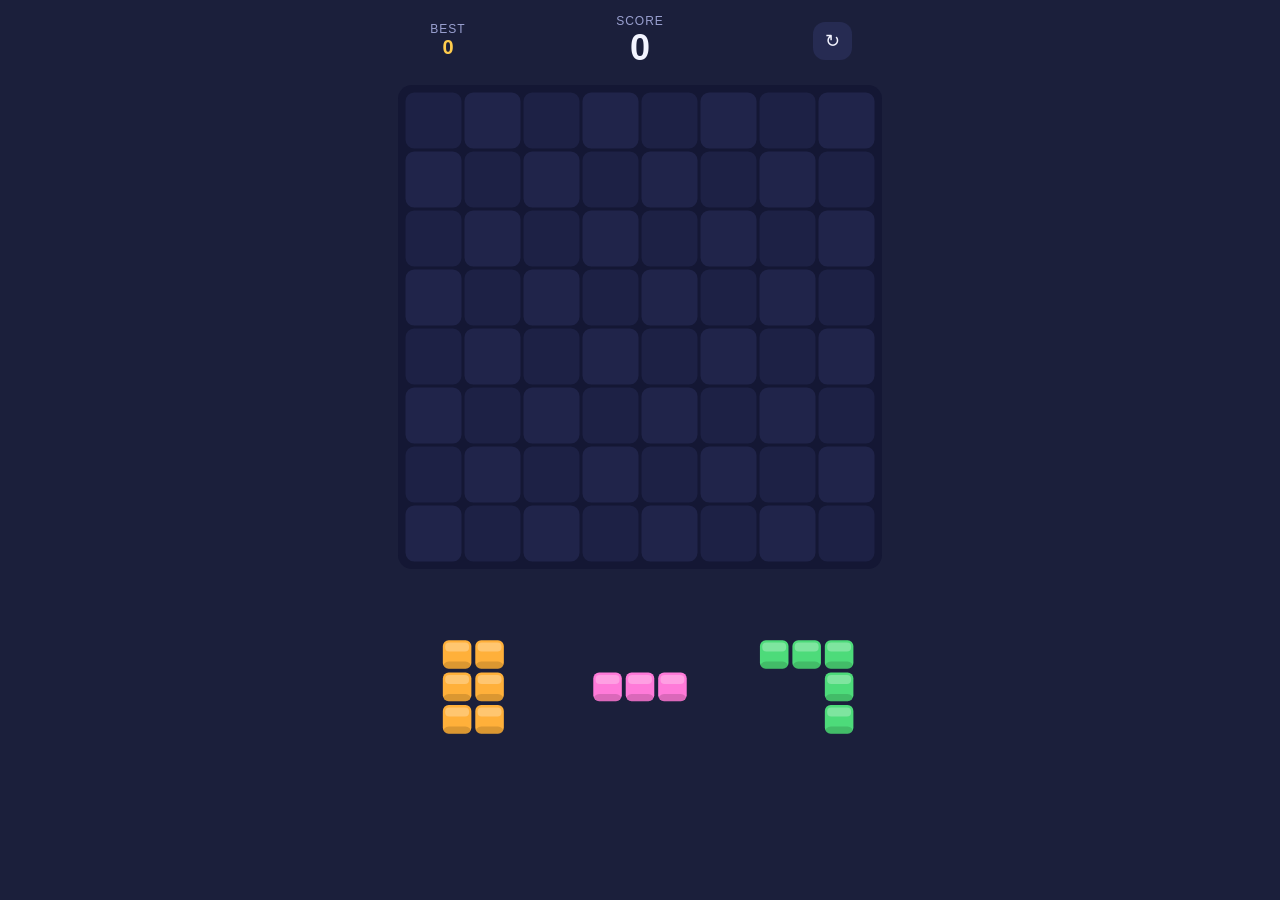
==== block-puzzle/index.html @ accf4b3a "Add files via upload" ====
<!DOCTYPE html>
<html lang="zh">
<head>
<meta charset="utf-8">
<meta name="viewport" content="width=device-width,initial-scale=1,maximum-scale=1,user-scalable=no,viewport-fit=cover">
<meta name="apple-mobile-web-app-capable" content="yes">
<meta name="mobile-web-app-capable" content="yes">
<meta name="apple-mobile-web-app-status-bar-style" content="black-translucent">
<meta name="theme-color" content="#1b1f3b">
<title>Block Puzzle</title>
<style>
  :root{--bg:#1b1f3b;--panel:#262b52;--text:#f3f4ff;--muted:#9aa0d0;--accent:#ffcc4d}
  *{box-sizing:border-box;-webkit-tap-highlight-color:transparent;-webkit-user-select:none;user-select:none}
  html,body{margin:0;height:100%;background:var(--bg);color:var(--text);
    font-family:-apple-system,BlinkMacSystemFont,"Segoe UI",Roboto,"PingFang SC",sans-serif;overflow:hidden;overscroll-behavior:none}
  #app{display:flex;flex-direction:column;align-items:center;height:100%;
    padding:env(safe-area-inset-top) 0 env(safe-area-inset-bottom)}
  header{width:100%;max-width:500px;display:flex;justify-content:space-between;align-items:center;padding:14px 18px 6px}
  .box{display:flex;flex-direction:column;align-items:center;min-width:80px}
  .lbl{font-size:12px;letter-spacing:1px;color:var(--muted);text-transform:uppercase}
  #score{font-size:36px;font-weight:800;line-height:1.1;transition:transform .15s}
  #score.bump{transform:scale(1.18)}
  #best{font-size:20px;font-weight:700;color:var(--accent)}
  button{font:inherit;border:0;border-radius:12px;cursor:pointer}
  #restartBtn{background:var(--panel);color:var(--text);padding:8px 12px;font-size:18px}
  canvas{touch-action:none;display:block;flex:1 1 auto}
  #over{position:fixed;inset:0;display:none;align-items:center;justify-content:center;background:rgba(10,12,30,.72);backdrop-filter:blur(4px)}
  #over.show{display:flex;animation:fade .35s ease}
  .card{background:var(--panel);padding:28px 32px;border-radius:20px;text-align:center;min-width:240px;box-shadow:0 12px 40px rgba(0,0,0,.4)}
  .card h2{margin:0 0 8px;font-size:26px}
  .card .big{font-size:48px;font-weight:800;margin:6px 0}
  .card .nb{color:var(--accent);font-weight:700;height:22px}
  .card button{margin-top:16px;background:var(--accent);color:#222;padding:12px 28px;font-size:18px;font-weight:700}
  @keyframes fade{from{opacity:0}to{opacity:1}}
</style>
</head>
<body>
<div id="app">
  <header>
    <div class="box"><span class="lbl">Best</span><span id="best">0</span></div>
    <div class="box"><span class="lbl">Score</span><span id="score">0</span></div>
    <div class="box"><button id="restartBtn" aria-label="Restart">↻</button></div>
  </header>
  <canvas id="c"></canvas>
</div>
<div id="over"><div class="card">
  <h2>Game Over</h2>
  <div class="big" id="finalScore">0</div>
  <div class="nb" id="newBest"></div>
  <button id="againBtn">再玩一次 Play Again</button>
</div></div>

<script>
(() => {
const N = 8;
const COLORS = ['#ff5d73','#ffb03a','#ffe14d','#4ddb7a','#3ecbff','#5b7cff','#b36bff','#ff7ad9'];
// shape definitions as rows of strings
const RAW = [
  ['#'], ['##'], ['#','#'], ['###'], ['#','#','#'], ['####'], ['#','#','#','#'],
  ['#####'], ['#','#','#','#','#'], ['##','##'], ['###','###','###'],
  ['##','#.'], ['##','.#'], ['#.','##'], ['.#','##'],
  ['###','#..','#..'], ['###','..#','..#'], ['#..','#..','###'], ['..#','..#','###'],
  ['###','.#.'], ['.#.','###'], ['#.','##','#.'], ['.#','##','.#'],
  ['##.','.##'], ['.##','##.'], ['#.','##','.#'], ['.#','##','#.'],
  ['#..','###'], ['..#','###'], ['###','#..'], ['###','..#'],
  ['##','#.','#.'], ['##','.#','.#'], ['#.','#.','##'], ['.#','.#','##'],
  ['##','##','##'], ['###','###'],
];
const SHAPES = RAW.map(rows => {
  const cells = [];
  rows.forEach((row, r) => [...row].forEach((ch, c) => { if (ch === '#') cells.push([r, c]); }));
  return { cells, h: rows.length, w: rows[0].length };
});

const cv = document.getElementById('c'), ctx = cv.getContext('2d');
const scoreEl = document.getElementById('score'), bestEl = document.getElementById('best');
const overEl = document.getElementById('over');

let grid, tray, score, best = 0, combo, gameOver;
let placedAt;              // per-cell pop-in timestamps
let clearing = [];         // cells animating out
let floaters = [];         // floating score texts
let drag = null;           // {slot, x, y, lift}
let returning = null;      // {slot, fx, fy, t0}
let shownScore = 0;

try { best = +localStorage.getItem('bp_best') || 0; } catch (e) {}

// ---------- layout ----------
let W, H, cell, bx, by, trayY, trayH, dpr;
function layout() {
  dpr = window.devicePixelRatio || 1;
  const header = document.querySelector('header').getBoundingClientRect().height;
  const aw = Math.min(window.innerWidth, 500);
  const ah = window.innerHeight - header - 8;
  cell = Math.floor(Math.min((aw - 24) / N, ah / (N + 4.2)));
  W = aw; H = Math.floor(cell * (N + 4.2));
  cv.style.width = W + 'px'; cv.style.height = H + 'px'; cv.style.flex = 'none';
  cv.width = W * dpr; cv.height = H * dpr;
  ctx.setTransform(dpr, 0, 0, dpr, 0, 0);
  bx = Math.floor((W - cell * N) / 2); by = Math.floor(cell * 0.3);
  trayY = by + cell * N + cell * 0.4; trayH = cell * 3.4;
}
window.addEventListener('resize', layout);

// ---------- game logic ----------
function randPiece() {
  const s = SHAPES[Math.floor(Math.random() * SHAPES.length)];
  return { ...s, color: COLORS[Math.floor(Math.random() * COLORS.length)] };
}
function canPlace(p, r0, c0, g = grid) {
  for (const [r, c] of p.cells) {
    const rr = r0 + r, cc = c0 + c;
    if (rr < 0 || cc < 0 || rr >= N || cc >= N || g[rr][cc]) return false;
  }
  return true;
}
function fitsAnywhere(p) {
  for (let r = 0; r <= N - p.h; r++) for (let c = 0; c <= N - p.w; c++) if (canPlace(p, r, c)) return true;
  return false;
}
function refill() {
  // try to give a set where at least one piece fits
  for (let tries = 0; tries < 30; tries++) {
    tray = [randPiece(), randPiece(), randPiece()];
    if (tray.some(fitsAnywhere)) return;
  }
}
function linesIfPlaced(p, r0, c0) {
  const g = grid.map(row => row.slice());
  for (const [r, c] of p.cells) g[r0 + r][c0 + c] = p.color;
  const rows = [], cols = [];
  for (let i = 0; i < N; i++) {
    if (g[i].every(Boolean)) rows.push(i);
    if (g.every(row => row[i])) cols.push(i);
  }
  return { rows, cols };
}
function place(slot, r0, c0) {
  const p = tray[slot], now = performance.now();
  for (const [r, c] of p.cells) { grid[r0 + r][c0 + c] = p.color; placedAt[r0 + r][c0 + c] = now; }
  tray[slot] = null;
  let gained = p.cells.length;

  const { rows, cols } = linesIfPlaced({ cells: [] }, 0, 0);
  const lines = rows.length + cols.length;
  if (lines) {
    combo++;
    const toClear = new Set();
    rows.forEach(r => { for (let c = 0; c < N; c++) toClear.add(r * N + c); });
    cols.forEach(c => { for (let r = 0; r < N; r++) toClear.add(r * N + c); });
    toClear.forEach(k => {
      const r = Math.floor(k / N), c = k % N;
      // stagger outward from the placed piece center for a wave feel
      const d = Math.hypot(r - (r0 + p.h / 2), c - (c0 + p.w / 2));
      clearing.push({ r, c, color: grid[r][c], t0: now + d * 25 });
      grid[r][c] = null;
    });
    const pts = lines * 10 * lines + (combo > 1 ? (combo - 1) * 10 : 0);
    gained += pts;
    const label = (lines > 1 ? `${lines} Lines! ` : '') + (combo > 1 ? `Combo x${combo} ` : '') + `+${pts}`;
    floaters.push({ text: label, x: bx + (c0 + p.w / 2) * cell, y: by + (r0 + p.h / 2) * cell, t0: now, big: lines > 1 || combo > 1 });
    vibrate(lines > 1 ? [20, 30, 20] : 15);
  } else {
    combo = 0;
    vibrate(8);
  }
  addScore(gained);
  if (tray.every(t => !t)) refill();
  if (!tray.some(t => t && fitsAnywhere(t))) endGame();
}
function addScore(n) {
  score += n;
  if (score > best) { best = score; try { localStorage.setItem('bp_best', best); } catch (e) {} }
  scoreEl.classList.add('bump'); setTimeout(() => scoreEl.classList.remove('bump'), 150);
}
function vibrate(p) { try { navigator.vibrate && navigator.vibrate(p); } catch (e) {} }
function endGame() {
  gameOver = true;
  const prevBest = +(sessionBestAtStart || 0);
  setTimeout(() => {
    document.getElementById('finalScore').textContent = score;
    document.getElementById('newBest').textContent = score > prevBest && score > 0 ? '🏆 新纪录 New Best!' : '';
    overEl.classList.add('show');
  }, 700);
}
let sessionBestAtStart = 0;
function newGame() {
  grid = Array.from({ length: N }, () => Array(N).fill(null));
  placedAt = Array.from({ length: N }, () => Array(N).fill(0));
  score = 0; shownScore = 0; combo = 0; gameOver = false;
  clearing = []; floaters = []; drag = null; returning = null;
  sessionBestAtStart = best;
  refill();
  overEl.classList.remove('show');
}

// ---------- input ----------
function slotRect(i) { const sw = W / 3; return { x: sw * i, y: trayY, w: sw, h: trayH }; }
const TRAY_SCALE = 0.55;
function ptr(e) { const r = cv.getBoundingClientRect(); return { x: e.clientX - r.left, y: e.clientY - r.top }; }
function dragTopLeft() {
  const p = tray[drag.slot];
  return { x: drag.x - p.w * cell / 2, y: drag.y - drag.lift - p.h * cell / 2 };
}
function dragTarget() {
  if (!drag) return null;
  const p = tray[drag.slot], tl = dragTopLeft();
  const c0 = Math.round((tl.x - bx) / cell), r0 = Math.round((tl.y - by) / cell);
  return canPlace(p, r0, c0) ? { r0, c0 } : null;
}
cv.addEventListener('pointerdown', e => {
  if (gameOver || drag) return;
  const { x, y } = ptr(e);
  if (y < trayY - cell * 0.3) return;
  const slot = Math.min(2, Math.max(0, Math.floor(x / (W / 3))));
  if (!tray[slot]) return;
  cv.setPointerCapture(e.pointerId);
  drag = { slot, x, y, lift: e.pointerType === 'mouse' ? 0 : cell * 1.6, id: e.pointerId };
  returning = null;
  vibrate(5);
});
cv.addEventListener('pointermove', e => {
  if (!drag || e.pointerId !== drag.id) return;
  const { x, y } = ptr(e); drag.x = x; drag.y = y;
});
function endDrag(e) {
  if (!drag || e.pointerId !== drag.id) return;
  const t = dragTarget();
  if (t) { const s = drag.slot; drag = null; place(s, t.r0, t.c0); }
  else { const tl = dragTopLeft(); returning = { slot: drag.slot, fx: tl.x, fy: tl.y, t0: performance.now() }; drag = null; }
}
cv.addEventListener('pointerup', endDrag);
cv.addEventListener('pointercancel', endDrag);
document.getElementById('restartBtn').onclick = () => { if (score === 0 || gameOver || confirm('重新开始？ Restart?')) newGame(); };
document.getElementById('againBtn').onclick = newGame;

// ---------- drawing ----------
function rr(x, y, w, h, r) {
  ctx.beginPath(); ctx.moveTo(x + r, y); ctx.arcTo(x + w, y, x + w, y + h, r); ctx.arcTo(x + w, y + h, x, y + h, r);
  ctx.arcTo(x, y + h, x, y, r); ctx.arcTo(x, y, x + w, y, r); ctx.closePath();
}
function block(x, y, s, color, alpha = 1) {
  const g = Math.max(1, s * 0.06), r = s * 0.18;
  ctx.globalAlpha = alpha;
  ctx.fillStyle = color; rr(x + g, y + g, s - 2 * g, s - 2 * g, r); ctx.fill();
  ctx.fillStyle = 'rgba(255,255,255,.28)'; rr(x + g * 2.2, y + g * 2.2, s - 4.4 * g, (s - 4.4 * g) * 0.38, r * 0.7); ctx.fill();
  ctx.fillStyle = 'rgba(0,0,0,.14)'; rr(x + g, y + s * 0.72, s - 2 * g, s * 0.28 - g, r); ctx.fill();
  ctx.globalAlpha = 1;
}
function drawPiece(p, x, y, s, alpha) { for (const [r, c] of p.cells) block(x + c * s, y + r * s, s, p.color, alpha); }
const ease = t => 1 - Math.pow(1 - Math.min(1, Math.max(0, t)), 3);

function frame(now) {
  ctx.clearRect(0, 0, W, H);
  // board background
  ctx.fillStyle = '#141734'; rr(bx - 6, by - 6, cell * N + 12, cell * N + 12, 14); ctx.fill();
  const target = dragTarget();
  let hl = { rows: [], cols: [] };
  if (target) hl = linesIfPlaced(tray[drag.slot], target.r0, target.c0);
  const hlRow = new Set(hl.rows), hlCol = new Set(hl.cols);

  for (let r = 0; r < N; r++) for (let c = 0; c < N; c++) {
    const x = bx + c * cell, y = by + r * cell;
    ctx.fillStyle = (r + c) % 2 ? '#20244a' : '#1d2145';
    rr(x + 1.5, y + 1.5, cell - 3, cell - 3, cell * 0.15); ctx.fill();
    const col = grid[r][c];
    if (col) {
      const t = ease((now - placedAt[r][c]) / 160), s = cell * (0.75 + 0.25 * t);
      const off = (cell - s) / 2;
      const willClear = hlRow.has(r) || hlCol.has(c);
      block(x + off, y + off, s, willClear ? tray[drag.slot].color : col);
      if (willClear) { ctx.fillStyle = `rgba(255,255,255,${0.18 + 0.12 * Math.sin(now / 90)})`; rr(x + 2, y + 2, cell - 4, cell - 4, cell * 0.18); ctx.fill(); }
    }
  }
  // ghost preview
  if (target) {
    const p = tray[drag.slot];
    for (const [r, c] of p.cells) block(bx + (target.c0 + c) * cell, by + (target.r0 + r) * cell, cell, p.color, 0.35);
    // highlight empty cells on lines that will clear
    for (let r = 0; r < N; r++) for (let c = 0; c < N; c++)
      if ((hlRow.has(r) || hlCol.has(c)) && !grid[r][c]) { ctx.fillStyle = 'rgba(255,255,255,.08)'; rr(bx + c * cell + 2, by + r * cell + 2, cell - 4, cell - 4, cell * .18); ctx.fill(); }
  }
  // clearing animation
  clearing = clearing.filter(k => now - k.t0 < 380);
  for (const k of clearing) {
    const t = (now - k.t0) / 380;
    if (t < 0) { block(bx + k.c * cell, by + k.r * cell, cell, k.color); continue; }
    const e = ease(t), s = cell * (1 + 0.25 * e) * (1 - e);
    const off = (cell - s) / 2;
    block(bx + k.c * cell + off, by + k.r * cell + off, s, '#ffffff', 1 - e * 0.3);
  }
  // tray
  for (let i = 0; i < 3; i++) {
    const p = tray[i];
    if (!p || (drag && drag.slot === i)) continue;
    const sr = slotRect(i), s = cell * TRAY_SCALE;
    let x = sr.x + (sr.w - p.w * s) / 2, y = sr.y + (sr.h - p.h * s) / 2;
    const fits = fitsAnywhere(p);
    if (returning && returning.slot === i) {
      const t = ease((now - returning.t0) / 220);
      if (t >= 1) returning = null;
      else {
        const sz = cell + (s - cell) * t;
        drawPiece(p, returning.fx + (x - returning.fx) * t, returning.fy + (y - returning.fy) * t, sz, 1);
        continue;
      }
    }
    drawPiece(p, x, y, s, fits ? 1 : 0.3);
  }
  // dragged piece
  if (drag) {
    const p = tray[drag.slot], tl = dragTopLeft();
    ctx.shadowColor = 'rgba(0,0,0,.4)'; ctx.shadowBlur = 16; ctx.shadowOffsetY = 6;
    drawPiece(p, tl.x, tl.y, cell, 0.95);
    ctx.shadowColor = 'transparent'; ctx.shadowBlur = 0; ctx.shadowOffsetY = 0;
  }
  // floaters
  floaters = floaters.filter(f => now - f.t0 < 1000);
  for (const f of floaters) {
    const t = (now - f.t0) / 1000;
    ctx.globalAlpha = 1 - t * t;
    ctx.font = `800 ${f.big ? cell * 0.6 : cell * 0.5}px -apple-system,Segoe UI,Roboto,sans-serif`;
    ctx.textAlign = 'center';
    ctx.lineWidth = 4; ctx.strokeStyle = 'rgba(0,0,0,.5)';
    const y = f.y - ease(t) * cell * 1.2;
    const fx = Math.min(W - 80, Math.max(80, f.x));
    ctx.strokeText(f.text, fx, y); ctx.fillStyle = f.big ? '#ffcc4d' : '#fff'; ctx.fillText(f.text, fx, y);
    ctx.globalAlpha = 1;
  }
  // animated score counter
  if (shownScore !== score) { shownScore += Math.ceil((score - shownScore) / 6) || (score - shownScore); if (score < shownScore) shownScore = score; }
  scoreEl.textContent = shownScore;
  bestEl.textContent = best;
  requestAnimationFrame(frame);
}

layout();
newGame();
requestAnimationFrame(frame);
})();
</script>
</body>
</html>
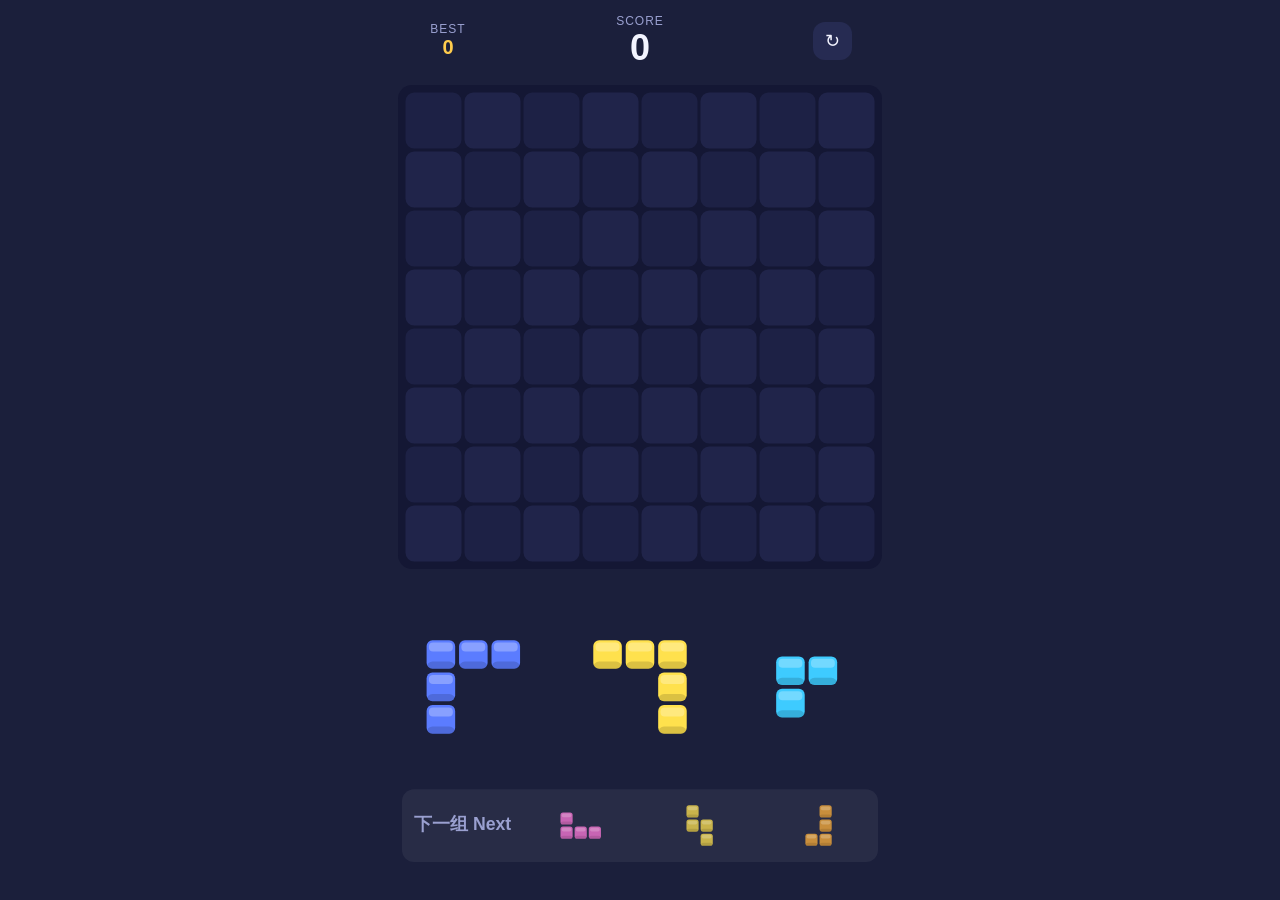
==== commit 3ced18c2: "Add files via upload" ====
--- a/block-puzzle/index.html
+++ b/block-puzzle/index.html
@@ -76,7 +76,7 @@
 const scoreEl = document.getElementById('score'), bestEl = document.getElementById('best');
 const overEl = document.getElementById('over');
 
-let grid, tray, score, best = 0, combo, gameOver;
+let grid, tray, nextSet = null, score, best = 0, combo, gameOver;
 let placedAt;              // per-cell pop-in timestamps
 let clearing = [];         // cells animating out
 let floaters = [];         // floating score texts
@@ -87,19 +87,20 @@
 try { best = +localStorage.getItem('bp_best') || 0; } catch (e) {}
 
 // ---------- layout ----------
-let W, H, cell, bx, by, trayY, trayH, dpr;
+let W, H, cell, bx, by, trayY, trayH, nextY, nextH, dpr;
 function layout() {
   dpr = window.devicePixelRatio || 1;
   const header = document.querySelector('header').getBoundingClientRect().height;
   const aw = Math.min(window.innerWidth, 500);
   const ah = window.innerHeight - header - 8;
-  cell = Math.floor(Math.min((aw - 24) / N, ah / (N + 4.2)));
-  W = aw; H = Math.floor(cell * (N + 4.2));
+  cell = Math.floor(Math.min((aw - 24) / N, ah / (N + 5.5)));
+  W = aw; H = Math.floor(cell * (N + 5.5));
   cv.style.width = W + 'px'; cv.style.height = H + 'px'; cv.style.flex = 'none';
   cv.width = W * dpr; cv.height = H * dpr;
   ctx.setTransform(dpr, 0, 0, dpr, 0, 0);
   bx = Math.floor((W - cell * N) / 2); by = Math.floor(cell * 0.3);
   trayY = by + cell * N + cell * 0.4; trayH = cell * 3.4;
+  nextY = trayY + trayH; nextH = cell * 1.3;
 }
 window.addEventListener('resize', layout);
 
@@ -119,12 +120,18 @@
   for (let r = 0; r <= N - p.h; r++) for (let c = 0; c <= N - p.w; c++) if (canPlace(p, r, c)) return true;
   return false;
 }
+function makeSet() {
+  // try to give a set where at least one piece fits the current board
+  let set;
+  for (let tries = 0; tries < 30; tries++) {
+    set = [randPiece(), randPiece(), randPiece()];
+    if (set.some(fitsAnywhere)) break;
+  }
+  return set;
+}
 function refill() {
-  // try to give a set where at least one piece fits
-  for (let tries = 0; tries < 30; tries++) {
-    tray = [randPiece(), randPiece(), randPiece()];
-    if (tray.some(fitsAnywhere)) return;
-  }
+  tray = nextSet || makeSet();   // the previewed set becomes the tray
+  nextSet = makeSet();           // and a new preview is prepared
 }
 function linesIfPlaced(p, r0, c0) {
   const g = grid.map(row => row.slice());
@@ -191,7 +198,7 @@
   score = 0; shownScore = 0; combo = 0; gameOver = false;
   clearing = []; floaters = []; drag = null; returning = null;
   sessionBestAtStart = best;
-  refill();
+  nextSet = null; refill();
   overEl.classList.remove('show');
 }
 
@@ -308,6 +315,18 @@
     }
     drawPiece(p, x, y, s, fits ? 1 : 0.3);
   }
+  // next-round preview
+  if (nextSet) {
+    const ns = cell * 0.24, pad = 12;
+    ctx.fillStyle = 'rgba(255,255,255,.06)'; rr(pad, nextY + 2, W - pad * 2, nextH - 4, 12); ctx.fill();
+    ctx.fillStyle = '#9aa0d0'; ctx.font = `700 ${Math.max(12, cell * 0.3)}px -apple-system,Segoe UI,Roboto,"PingFang SC",sans-serif`;
+    ctx.textAlign = 'left'; ctx.textBaseline = 'middle';
+    const label = '下一组 Next', lw = ctx.measureText(label).width;
+    ctx.fillText(label, pad + 12, nextY + nextH / 2);
+    const x0 = pad + 12 + lw + 10, sw = (W - pad - x0) / 3;
+    nextSet.forEach((p, i) => drawPiece(p, x0 + sw * i + (sw - p.w * ns) / 2, nextY + (nextH - p.h * ns) / 2, ns, 0.75));
+    ctx.textBaseline = 'alphabetic';
+  }
   // dragged piece
   if (drag) {
     const p = tray[drag.slot], tl = dragTopLeft();
